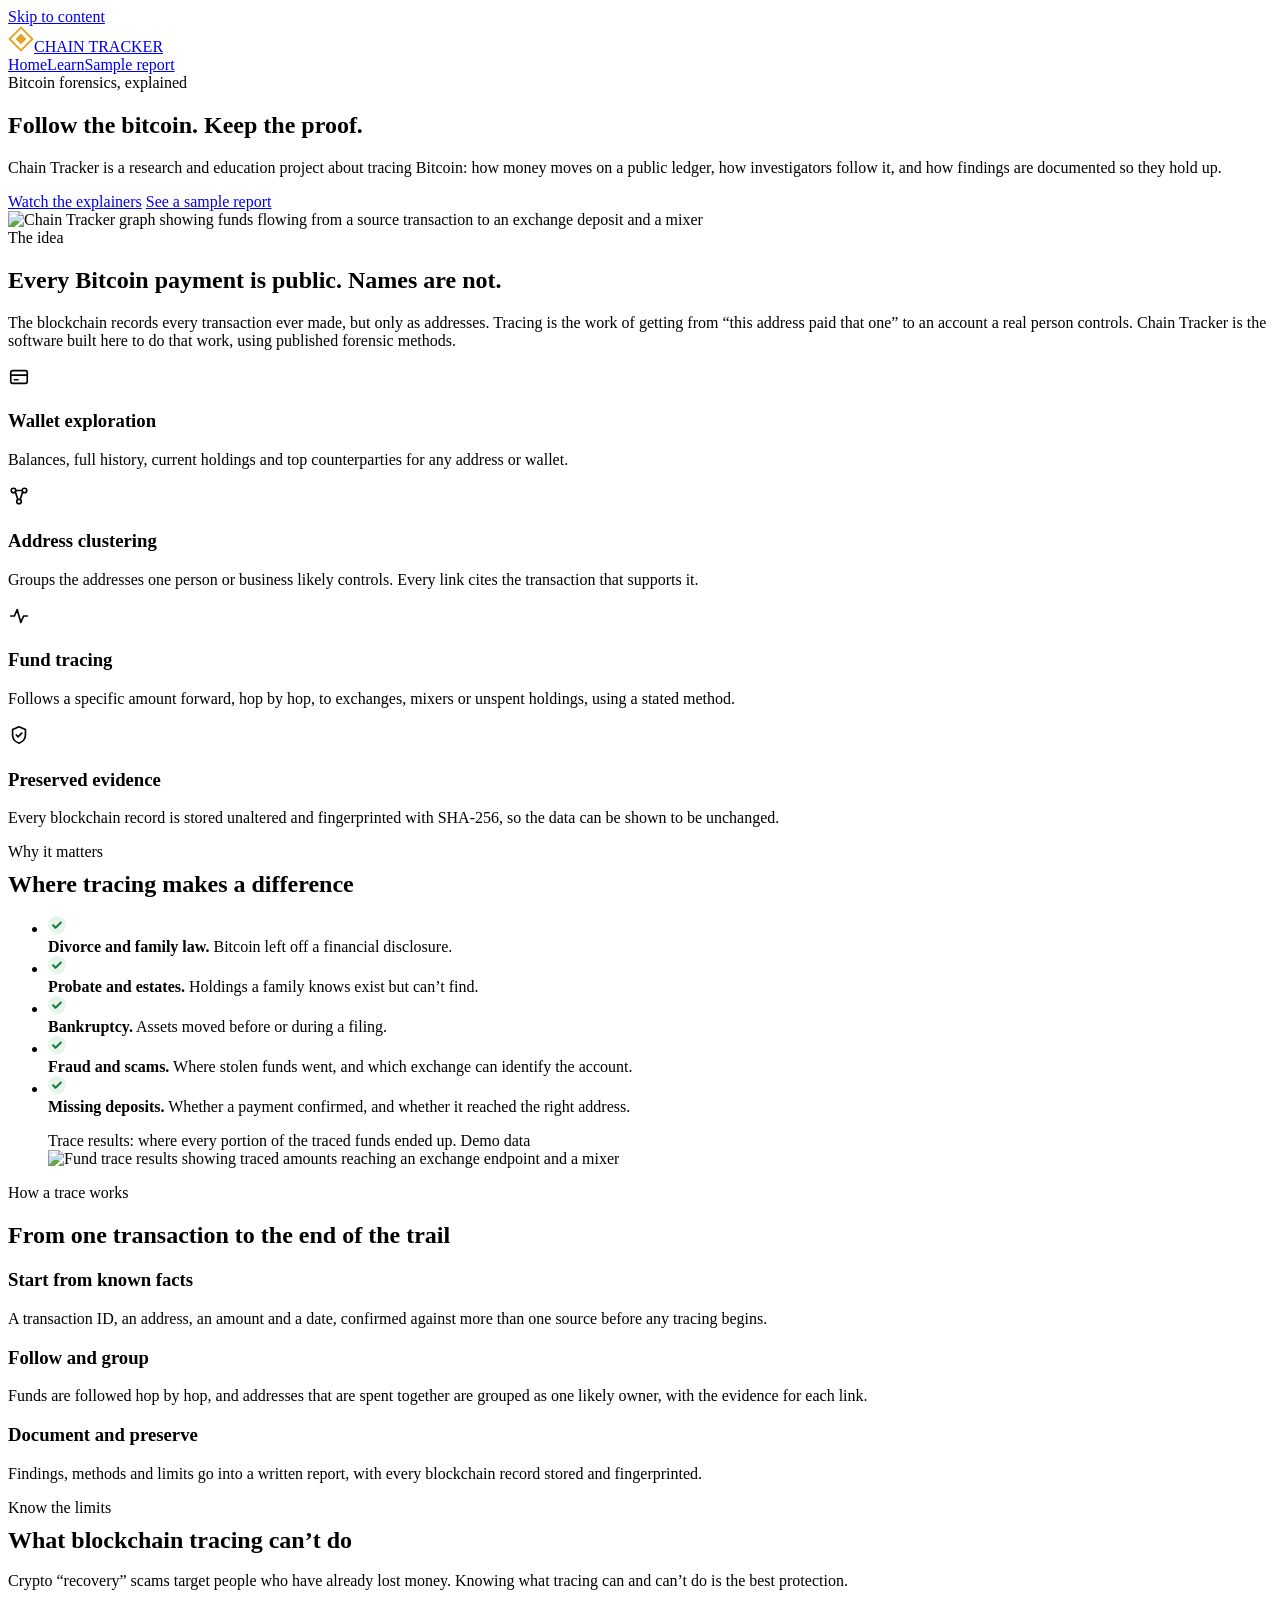
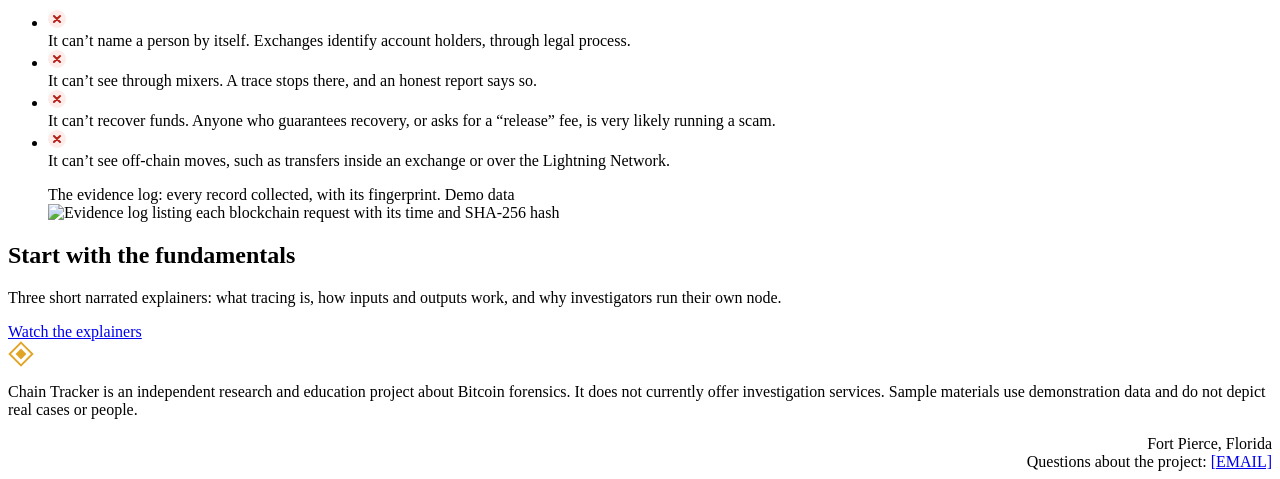
==== index.html @ 7a869219 "Add files via upload" ====
<!doctype html>
<html lang="en">
<head>
<meta charset="utf-8">
<meta name="viewport" content="width=device-width, initial-scale=1">
<title>Chain Tracker · Bitcoin forensics, explained</title>
<meta name="description" content="A research and education project about tracing Bitcoin transactions.">
<link rel="icon" href="assets/favicon.svg" type="image/svg+xml">
<link rel="preconnect" href="https://fonts.googleapis.com">
<link rel="preconnect" href="https://fonts.gstatic.com" crossorigin>
<link href="https://fonts.googleapis.com/css2?family=Inter:wght@400;500;600;700&family=Source+Serif+4:opsz,wght@8..60,600&display=swap" rel="stylesheet">
<link rel="stylesheet" href="assets/style.css">
</head>
<body>
<a class="skip" href="#main">Skip to content</a>
<header class="site-head">
  <div class="wrap">
    <a class="brand" href="index.html"><svg width="26" height="26" viewBox="0 0 96 96" aria-hidden="true"><path d="M48 6 L90 48 L48 90 L6 48Z" fill="none" stroke="#e0a526" stroke-width="7"/><path d="M48 28 L68 48 L48 68 L28 48Z" fill="#e0a526"/></svg>CHAIN TRACKER</a>
    <nav class="nav" aria-label="Main"><a href="index.html" aria-current="page">Home</a><a href="learn.html">Learn</a><a href="sample-report.html">Sample report</a></nav>
  </div>
</header>
<main id="main">

<section class="hero">
  <div class="wrap hero-grid">
    <div>
      <div class="eyebrow">Bitcoin forensics, explained</div>
      <h1>Follow the bitcoin. Keep the proof.</h1>
      <p class="lead">Chain Tracker is a research and education project about tracing Bitcoin: how money moves on a public ledger, how investigators follow it, and how findings are documented so they hold up.</p>
      <div class="actions">
        <a class="btn btn-primary" href="learn.html">Watch the explainers</a>
        <a class="btn btn-ghost" href="sample-report.html">See a sample report</a>
      </div>
    </div>
    <img class="hero-shot" src="assets/img/report-graph-crop.jpg" alt="Chain Tracker graph showing funds flowing from a source transaction to an exchange deposit and a mixer" width="1200" height="675">
  </div>
</section>

<section class="band">
  <div class="wrap">
    <div class="section-head">
      <div class="eyebrow">The idea</div>
      <h2>Every Bitcoin payment is public. Names are not.</h2>
      <p class="lead">The blockchain records every transaction ever made, but only as addresses. Tracing is the work of getting from “this address paid that one” to an account a real person controls. Chain Tracker is the software built here to do that work, using published forensic methods.</p>
    </div>
    <div class="grid-4">
      <div class="card"><span class="icon"><svg width="22" height="22" viewBox="0 0 24 24" fill="none" stroke="currentColor" stroke-width="1.8" stroke-linecap="round" stroke-linejoin="round" aria-hidden="true"><rect x="3" y="5" width="18" height="14" rx="2"/><path d="M3 10h18M7 15h4"/></svg></span><h3>Wallet exploration</h3><p>Balances, full history, current holdings and top counterparties for any address or wallet.</p></div>
      <div class="card"><span class="icon"><svg width="22" height="22" viewBox="0 0 24 24" fill="none" stroke="currentColor" stroke-width="1.8" stroke-linecap="round" stroke-linejoin="round" aria-hidden="true"><circle cx="6" cy="6" r="2.5"/><circle cx="18" cy="6" r="2.5"/><circle cx="12" cy="18" r="2.5"/><path d="M8 7.5l2.8 8.5M16 7.5l-2.8 8.5M8.5 6h7"/></svg></span><h3>Address clustering</h3><p>Groups the addresses one person or business likely controls. Every link cites the transaction that supports it.</p></div>
      <div class="card"><span class="icon"><svg width="22" height="22" viewBox="0 0 24 24" fill="none" stroke="currentColor" stroke-width="1.8" stroke-linecap="round" stroke-linejoin="round" aria-hidden="true"><path d="M3 12h4l3-7 4 14 3-7h4"/></svg></span><h3>Fund tracing</h3><p>Follows a specific amount forward, hop by hop, to exchanges, mixers or unspent holdings, using a stated method.</p></div>
      <div class="card"><span class="icon"><svg width="22" height="22" viewBox="0 0 24 24" fill="none" stroke="currentColor" stroke-width="1.8" stroke-linecap="round" stroke-linejoin="round" aria-hidden="true"><path d="M12 3l7 3v6c0 4.5-3 7.5-7 9-4-1.5-7-4.5-7-9V6z"/><path d="M9 12l2 2 4-4"/></svg></span><h3>Preserved evidence</h3><p>Every blockchain record is stored unaltered and fingerprinted with SHA-256, so the data can be shown to be unchanged.</p></div>
    </div>
  </div>
</section>

<section class="band tint">
  <div class="wrap split">
    <div>
      <div class="eyebrow">Why it matters</div>
      <h2 style="margin:10px 0 18px">Where tracing makes a difference</h2>
      <ul class="list">
        <li><svg width="18" height="18" viewBox="0 0 16 16" aria-hidden="true"><circle cx="8" cy="8" r="8" fill="#e7f4ec"/><path d="M4.5 8.3l2.2 2.2 4.8-4.8" fill="none" stroke="#15803d" stroke-width="1.8" stroke-linecap="round" stroke-linejoin="round"/></svg><div><b style="color:var(--ink)">Divorce and family law.</b> Bitcoin left off a financial disclosure.</div></li>
        <li><svg width="18" height="18" viewBox="0 0 16 16" aria-hidden="true"><circle cx="8" cy="8" r="8" fill="#e7f4ec"/><path d="M4.5 8.3l2.2 2.2 4.8-4.8" fill="none" stroke="#15803d" stroke-width="1.8" stroke-linecap="round" stroke-linejoin="round"/></svg><div><b style="color:var(--ink)">Probate and estates.</b> Holdings a family knows exist but can’t find.</div></li>
        <li><svg width="18" height="18" viewBox="0 0 16 16" aria-hidden="true"><circle cx="8" cy="8" r="8" fill="#e7f4ec"/><path d="M4.5 8.3l2.2 2.2 4.8-4.8" fill="none" stroke="#15803d" stroke-width="1.8" stroke-linecap="round" stroke-linejoin="round"/></svg><div><b style="color:var(--ink)">Bankruptcy.</b> Assets moved before or during a filing.</div></li>
        <li><svg width="18" height="18" viewBox="0 0 16 16" aria-hidden="true"><circle cx="8" cy="8" r="8" fill="#e7f4ec"/><path d="M4.5 8.3l2.2 2.2 4.8-4.8" fill="none" stroke="#15803d" stroke-width="1.8" stroke-linecap="round" stroke-linejoin="round"/></svg><div><b style="color:var(--ink)">Fraud and scams.</b> Where stolen funds went, and which exchange can identify the account.</div></li>
        <li><svg width="18" height="18" viewBox="0 0 16 16" aria-hidden="true"><circle cx="8" cy="8" r="8" fill="#e7f4ec"/><path d="M4.5 8.3l2.2 2.2 4.8-4.8" fill="none" stroke="#15803d" stroke-width="1.8" stroke-linecap="round" stroke-linejoin="round"/></svg><div><b style="color:var(--ink)">Missing deposits.</b> Whether a payment confirmed, and whether it reached the right address.</div></li>
      </ul>
    </div>
    <figure class="figure">
      <figcaption>Trace results: where every portion of the traced funds ended up. <span class="demo-tag">Demo data</span></figcaption>
      <img src="assets/img/report-taint.jpg" alt="Fund trace results showing traced amounts reaching an exchange endpoint and a mixer" width="1200" height="675" loading="lazy">
    </figure>
  </div>
</section>

<section class="band">
  <div class="wrap">
    <div class="section-head">
      <div class="eyebrow">How a trace works</div>
      <h2>From one transaction to the end of the trail</h2>
    </div>
    <div class="steps">
      <div class="step"><h3>Start from known facts</h3><p>A transaction ID, an address, an amount and a date, confirmed against more than one source before any tracing begins.</p></div>
      <div class="step"><h3>Follow and group</h3><p>Funds are followed hop by hop, and addresses that are spent together are grouped as one likely owner, with the evidence for each link.</p></div>
      <div class="step"><h3>Document and preserve</h3><p>Findings, methods and limits go into a written report, with every blockchain record stored and fingerprinted.</p></div>
    </div>
  </div>
</section>

<section class="band tint">
  <div class="wrap split">
    <div>
      <div class="eyebrow">Know the limits</div>
      <h2 style="margin:10px 0 18px">What blockchain tracing can’t do</h2>
      <p style="margin-bottom:20px">Crypto “recovery” scams target people who have already lost money. Knowing what tracing can and can’t do is the best protection.</p>
      <ul class="list">
        <li><svg width="18" height="18" viewBox="0 0 16 16" aria-hidden="true"><circle cx="8" cy="8" r="8" fill="#fdecea"/><path d="M5.3 5.3l5.4 5.4M10.7 5.3l-5.4 5.4" stroke="#b42318" stroke-width="1.8" stroke-linecap="round"/></svg><div>It can’t name a person by itself. Exchanges identify account holders, through legal process.</div></li>
        <li><svg width="18" height="18" viewBox="0 0 16 16" aria-hidden="true"><circle cx="8" cy="8" r="8" fill="#fdecea"/><path d="M5.3 5.3l5.4 5.4M10.7 5.3l-5.4 5.4" stroke="#b42318" stroke-width="1.8" stroke-linecap="round"/></svg><div>It can’t see through mixers. A trace stops there, and an honest report says so.</div></li>
        <li><svg width="18" height="18" viewBox="0 0 16 16" aria-hidden="true"><circle cx="8" cy="8" r="8" fill="#fdecea"/><path d="M5.3 5.3l5.4 5.4M10.7 5.3l-5.4 5.4" stroke="#b42318" stroke-width="1.8" stroke-linecap="round"/></svg><div>It can’t recover funds. Anyone who guarantees recovery, or asks for a “release” fee, is very likely running a scam.</div></li>
        <li><svg width="18" height="18" viewBox="0 0 16 16" aria-hidden="true"><circle cx="8" cy="8" r="8" fill="#fdecea"/><path d="M5.3 5.3l5.4 5.4M10.7 5.3l-5.4 5.4" stroke="#b42318" stroke-width="1.8" stroke-linecap="round"/></svg><div>It can’t see off-chain moves, such as transfers inside an exchange or over the Lightning Network.</div></li>
      </ul>
    </div>
    <figure class="figure">
      <figcaption>The evidence log: every record collected, with its fingerprint. <span class="demo-tag">Demo data</span></figcaption>
      <img src="assets/img/report-evidence.jpg" alt="Evidence log listing each blockchain request with its time and SHA-256 hash" width="1200" height="527" loading="lazy">
    </figure>
  </div>
</section>

<section class="cta-band">
  <div class="wrap">
    <div>
      <h2>Start with the fundamentals</h2>
      <p style="margin-top:10px">Three short narrated explainers: what tracing is, how inputs and outputs work, and why investigators run their own node.</p>
    </div>
    <a class="btn btn-primary" href="learn.html">Watch the explainers</a>
  </div>
</section>

</main>
<footer class="site-foot">
  <div class="wrap">
    <div>
      <div style="display:flex;align-items:center;gap:10px;color:#fff;font-weight:700;letter-spacing:.14em"><svg width="26" height="26" viewBox="0 0 96 96" aria-hidden="true"><path d="M48 6 L90 48 L48 90 L6 48Z" fill="none" stroke="#e0a526" stroke-width="7"/><path d="M48 28 L68 48 L48 68 L28 48Z" fill="#e0a526"/></svg>CHAIN TRACKER</div>
      <p class="fine">Chain Tracker is an independent research and education project about Bitcoin forensics. It does not currently offer investigation services. Sample materials use demonstration data and do not depict real cases or people.</p>
    </div>
    <div style="text-align:right">
      <div>Fort Pierce, Florida</div>
      <div>Questions about the project: <a href="mailto:[EMAIL]">[EMAIL]</a></div>
    </div>
  </div>
</footer>
</body>
</html>
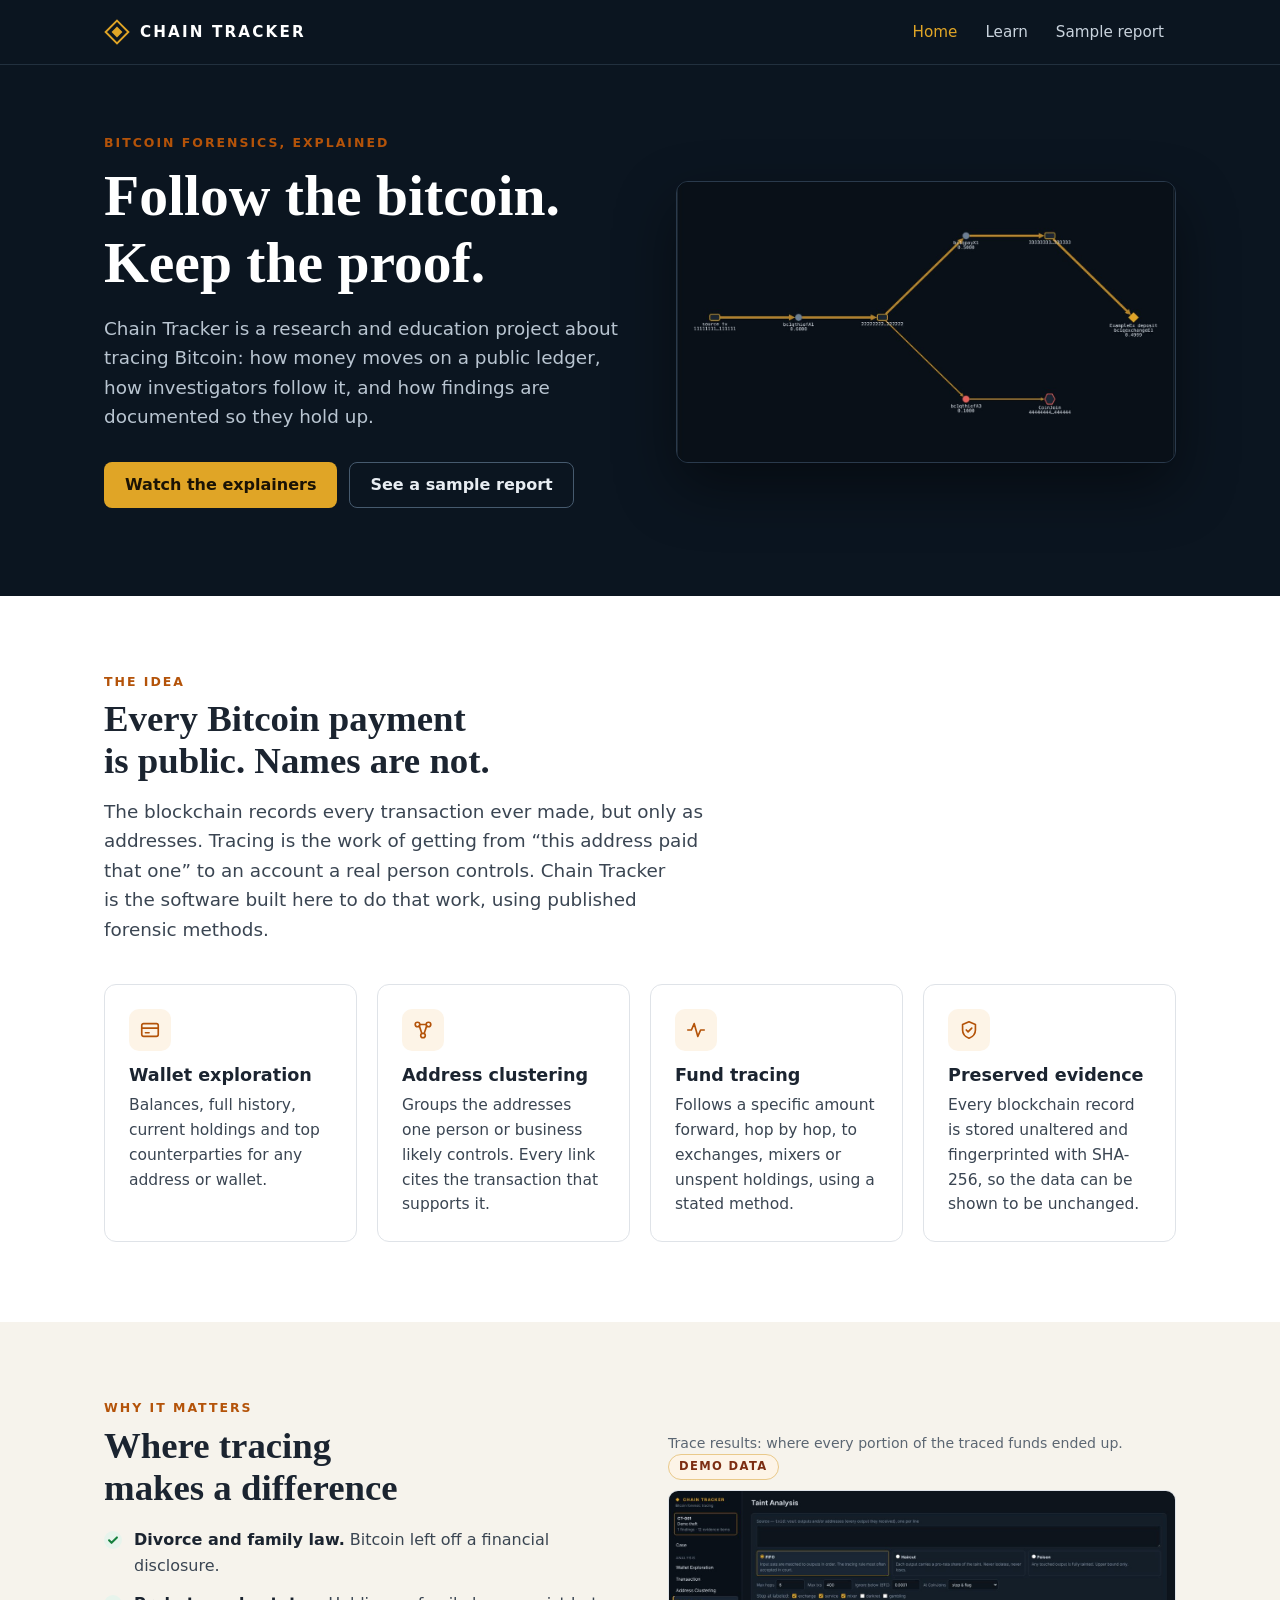
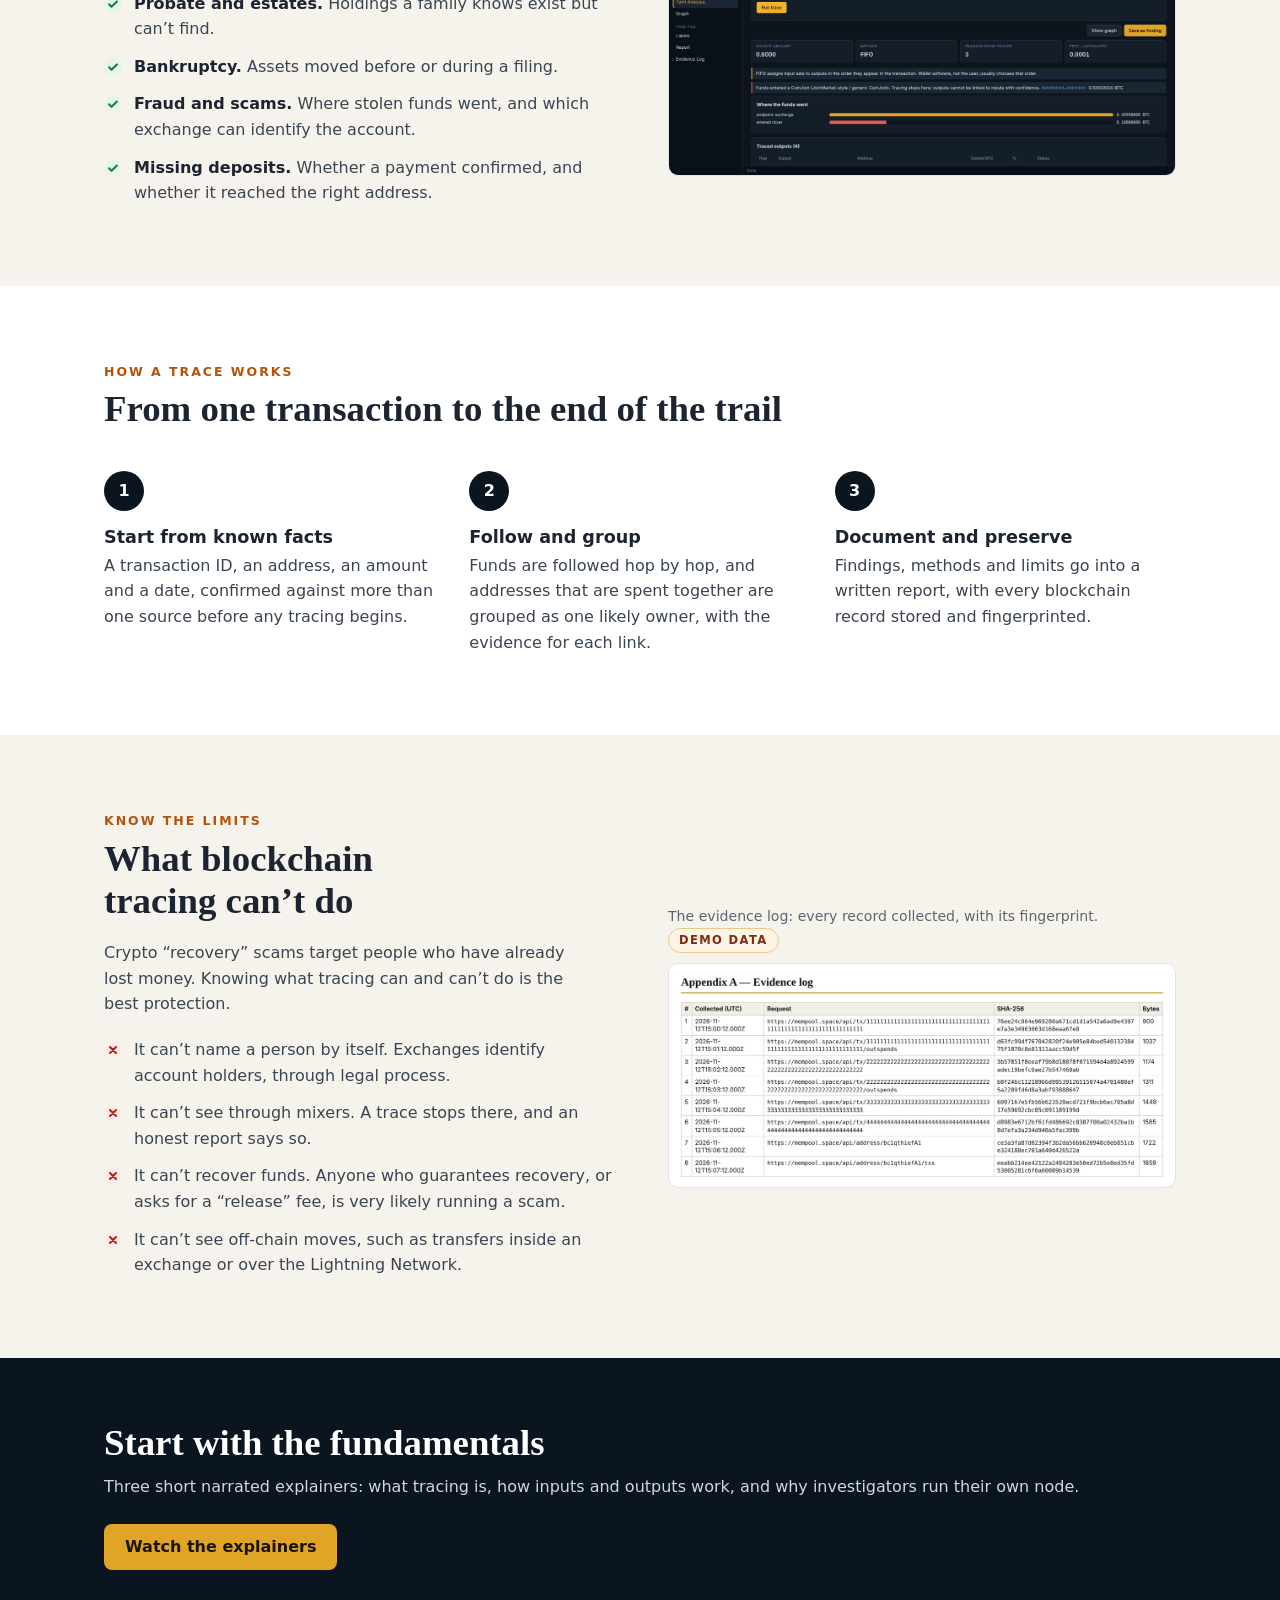
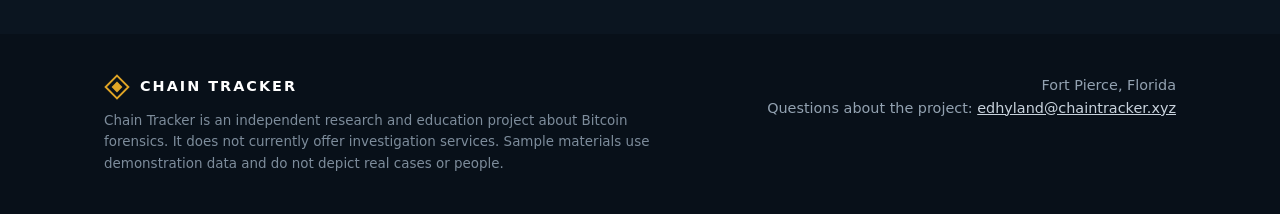
==== commit 6a7e5b7d: "Add contact email" ====
--- a/index.html
+++ b/index.html
@@ -125,7 +125,7 @@
     </div>
     <div style="text-align:right">
       <div>Fort Pierce, Florida</div>
-      <div>Questions about the project: <a href="mailto:[EMAIL]">[EMAIL]</a></div>
+      <div>Questions about the project: <a href="mailto:edhyland@chaintracker.xyz">edhyland@chaintracker.xyz</a></div>
     </div>
   </div>
 </footer>
--- a/assets/style.css
+++ b/assets/style.css
@@ -0,0 +1,130 @@
+/* Chain Tracker site — shared styles */
+:root{
+  --navy:#0b1520; --navy-2:#13202d; --ink:#1b2430; --body:#3a4552; --muted:#5b6672;
+  --line:#dfe3e8; --paper:#ffffff; --tint:#f6f3ec; --amber:#b45309; --amber-bright:#e0a526;
+  --amber-tint:#fdf4e7; --good:#15803d; --bad:#b42318;
+  --serif:"Source Serif 4",Georgia,serif; --sans:Inter,system-ui,-apple-system,"Segoe UI",sans-serif;
+  --mono:"JetBrains Mono",ui-monospace,Consolas,monospace; --wrap:1120px;
+}
+*{box-sizing:border-box}
+html{scroll-behavior:smooth}
+body{margin:0;background:var(--paper);color:var(--body);font:16px/1.6 var(--sans);-webkit-font-smoothing:antialiased}
+img{max-width:100%;height:auto;display:block}
+a{color:var(--amber)}a:hover{color:#92400e}
+h1,h2,h3{color:var(--ink);line-height:1.15;text-wrap:balance;margin:0}
+h1{font-family:var(--serif);font-weight:600;font-size:clamp(2.3rem,5vw,3.6rem)}
+h2{font-family:var(--serif);font-weight:600;font-size:clamp(1.7rem,3.2vw,2.3rem)}
+h3{font-size:1.1rem;font-weight:650}
+p{margin:0;text-wrap:pretty}
+.wrap{max-width:var(--wrap);margin:0 auto;padding:0 24px}
+.eyebrow{font:700 .78rem/1 var(--sans);letter-spacing:.16em;text-transform:uppercase;color:var(--amber)}
+.lead{font-size:1.15rem;color:var(--body);max-width:640px}
+.muted{color:var(--muted)}
+.skip{position:absolute;left:-999px}.skip:focus{left:16px;top:12px;background:#fff;padding:8px 12px;z-index:9}
+
+/* header */
+.site-head{background:var(--navy);color:#e8edf2;position:sticky;top:0;z-index:5;border-bottom:1px solid #22303e}
+.site-head .wrap{display:flex;align-items:center;justify-content:space-between;gap:16px;min-height:64px;flex-wrap:wrap}
+.brand{display:flex;align-items:center;gap:10px;color:#fff;text-decoration:none;font-weight:700;letter-spacing:.14em;font-size:.95rem}
+.brand:hover{color:#fff}
+.brand svg{flex:none}
+.nav{display:flex;gap:4px;flex-wrap:wrap}
+.nav a{color:#c9d3dd;text-decoration:none;padding:10px 12px;border-radius:6px;font-weight:500;font-size:.95rem}
+.nav a:hover{color:#fff;background:var(--navy-2)}
+.nav a[aria-current=page]{color:var(--amber-bright)}
+.nav a.cta{background:var(--amber-bright);color:#1b1305;font-weight:650;margin-left:6px}
+.nav a.cta:hover{background:#f0b839}
+
+/* hero */
+.hero{background:var(--navy);color:#dfe6ee;padding:72px 0 88px;position:relative;overflow:hidden}
+.hero h1{color:#fff;margin:14px 0 18px}
+.hero .lead{color:#b9c5d1}
+.hero .actions{display:flex;gap:12px;flex-wrap:wrap;margin-top:30px}
+.hero-grid{display:grid;grid-template-columns:minmax(0,1.05fr) minmax(0,1fr);gap:48px;align-items:center}
+.hero-shot{border-radius:12px;border:1px solid #2a3a4c;box-shadow:0 24px 60px rgba(0,0,0,.45)}
+.btn{display:inline-flex;align-items:center;justify-content:center;gap:8px;min-height:46px;padding:0 20px;border-radius:8px;font-weight:650;text-decoration:none;border:1.5px solid transparent}
+.btn-primary{background:var(--amber-bright);color:#1b1305}.btn-primary:hover{background:#f0b839;color:#1b1305}
+.btn-ghost{border-color:#465a6e;color:#e8edf2}.btn-ghost:hover{border-color:#8193a6;color:#fff}
+.btn-dark{background:var(--navy);color:#fff}.btn-dark:hover{background:var(--navy-2);color:#fff}
+.btn-line{border-color:var(--line);color:var(--ink)}.btn-line:hover{border-color:var(--muted);color:var(--ink)}
+
+/* sections */
+section.band{padding:80px 0}
+section.band.tint{background:var(--tint)}
+.section-head{max-width:720px;margin-bottom:40px}
+.section-head h2{margin:10px 0 14px}
+.grid-2{display:grid;grid-template-columns:repeat(2,minmax(0,1fr));gap:24px}
+.grid-3{display:grid;grid-template-columns:repeat(3,minmax(0,1fr));gap:24px}
+.grid-4{display:grid;grid-template-columns:repeat(4,minmax(0,1fr));gap:20px}
+.card{background:#fff;border:1px solid var(--line);border-radius:12px;padding:24px}
+.card h3{margin:14px 0 8px}
+.card p{font-size:.97rem}
+.icon{width:42px;height:42px;border-radius:10px;background:var(--amber-tint);display:flex;align-items:center;justify-content:center;color:var(--amber)}
+.steps{counter-reset:s;display:grid;grid-template-columns:repeat(3,minmax(0,1fr));gap:24px}
+.step{position:relative;padding-top:56px}
+.step::before{counter-increment:s;content:counter(s);position:absolute;top:0;left:0;width:40px;height:40px;border-radius:50%;background:var(--navy);color:#fff;font:700 1rem/40px var(--sans);text-align:center}
+.step h3{margin-bottom:6px}
+.list{list-style:none;margin:0;padding:0;display:grid;gap:12px}
+.list li{display:flex;gap:12px;align-items:flex-start}
+.list svg{flex:none;margin-top:4px}
+.split{display:grid;grid-template-columns:minmax(0,1fr) minmax(0,1fr);gap:56px;align-items:center}
+.figure{margin:0}
+.figure img{border-radius:10px;border:1px solid var(--line)}
+.figure figcaption{font-size:.88rem;color:var(--muted);margin-bottom:10px}
+.note{border:1px solid #e9c98a;background:var(--amber-tint);border-radius:10px;padding:14px 18px;font-size:.95rem;color:#5c3b0a}
+.demo-tag{display:inline-block;font:700 .72rem/1 var(--sans);letter-spacing:.12em;text-transform:uppercase;color:#7c2d12;background:var(--amber-tint);border:1px solid #e9c98a;border-radius:999px;padding:6px 10px}
+
+/* pricing */
+.plans{display:grid;grid-template-columns:repeat(3,minmax(0,1fr));gap:24px;align-items:stretch}
+.plan{display:flex;flex-direction:column;gap:18px;background:#fff;border:1px solid var(--line);border-radius:14px;padding:28px}
+.plan.featured{border:2px solid var(--amber);box-shadow:0 18px 40px rgba(180,83,9,.10)}
+.plan .tag{align-self:flex-start;font:700 .72rem/1 var(--sans);letter-spacing:.12em;text-transform:uppercase;background:var(--amber);color:#fff;border-radius:999px;padding:6px 10px}
+.price{font:600 2.2rem/1 var(--serif);color:var(--ink)}
+.price small{font:500 .95rem var(--sans);color:var(--muted)}
+.plan ul{margin:0;padding:0;list-style:none;display:grid;gap:10px;font-size:.96rem}
+.plan li{display:flex;gap:10px}
+.plan li::before{content:"";flex:none;width:18px;height:18px;margin-top:3px;border-radius:50%;background:var(--amber-tint) url("data:image/svg+xml,%3Csvg xmlns='http://www.w3.org/2000/svg' viewBox='0 0 16 16'%3E%3Cpath d='M4 8.5l2.5 2.5L12 5.5' fill='none' stroke='%23b45309' stroke-width='2' stroke-linecap='round' stroke-linejoin='round'/%3E%3C/svg%3E") center/14px no-repeat}
+.plan .btn{margin-top:auto}
+table.rates{width:100%;border-collapse:collapse;font-size:.97rem}
+table.rates th,table.rates td{text-align:left;padding:14px 12px;border-bottom:1px solid var(--line)}
+table.rates th{font-size:.78rem;letter-spacing:.12em;text-transform:uppercase;color:var(--muted)}
+table.rates td.num{text-align:right;font-weight:650;color:var(--ink);white-space:nowrap}
+.faq{display:grid;gap:12px}
+.faq details{background:#fff;border:1px solid var(--line);border-radius:10px;padding:16px 20px}
+.faq summary{cursor:pointer;font-weight:650;color:var(--ink)}
+.faq details p{margin-top:10px}
+
+/* report anatomy */
+.anatomy{display:grid;gap:56px}
+.anatomy .row{display:grid;grid-template-columns:minmax(0,.9fr) minmax(0,1.1fr);gap:48px;align-items:center}
+.anatomy .row:nth-child(even) .text{order:2}
+.num-badge{display:inline-flex;width:34px;height:34px;border-radius:50%;background:var(--navy);color:#fff;font-weight:700;align-items:center;justify-content:center;margin-bottom:12px}
+.stat-row{display:grid;grid-template-columns:repeat(3,minmax(0,1fr));gap:16px;margin-top:20px}
+.stat{border:1px solid var(--line);border-radius:10px;padding:14px 16px;background:#fff}
+.stat .k{font-size:.75rem;letter-spacing:.12em;text-transform:uppercase;color:var(--muted)}
+.stat .v{font:600 1.3rem var(--sans);color:var(--ink);font-variant-numeric:tabular-nums;margin-top:4px}
+
+/* cta + footer */
+.cta-band{background:var(--navy);color:#cfd8e1;padding:64px 0}
+.cta-band .wrap{display:flex;justify-content:space-between;align-items:center;gap:24px;flex-wrap:wrap}
+.cta-band h2{color:#fff}
+.site-foot{background:#081019;color:#93a2b1;padding:40px 0;font-size:.9rem}
+.site-foot .wrap{display:flex;justify-content:space-between;gap:24px;flex-wrap:wrap}
+.site-foot a{color:#c9d3dd}
+.site-foot .fine{max-width:560px;margin-top:10px;font-size:.84rem;color:#7d8c9b}
+
+@media (max-width:900px){
+  .hero-grid,.split,.anatomy .row,.grid-2{grid-template-columns:minmax(0,1fr)}
+  .anatomy .row:nth-child(even) .text{order:0}
+  .grid-3,.steps,.plans{grid-template-columns:minmax(0,1fr)}
+  .grid-4{grid-template-columns:repeat(2,minmax(0,1fr))}
+  .hero{padding:48px 0 56px}
+  section.band{padding:56px 0}
+  .site-head{position:static}
+}
+@media (max-width:520px){
+  .grid-4,.stat-row{grid-template-columns:minmax(0,1fr)}
+  table.rates th,table.rates td{padding:12px 6px}
+  table.rates th:nth-child(2),table.rates td:nth-child(2){display:none}
+  .nav a{padding:8px 9px}
+}
